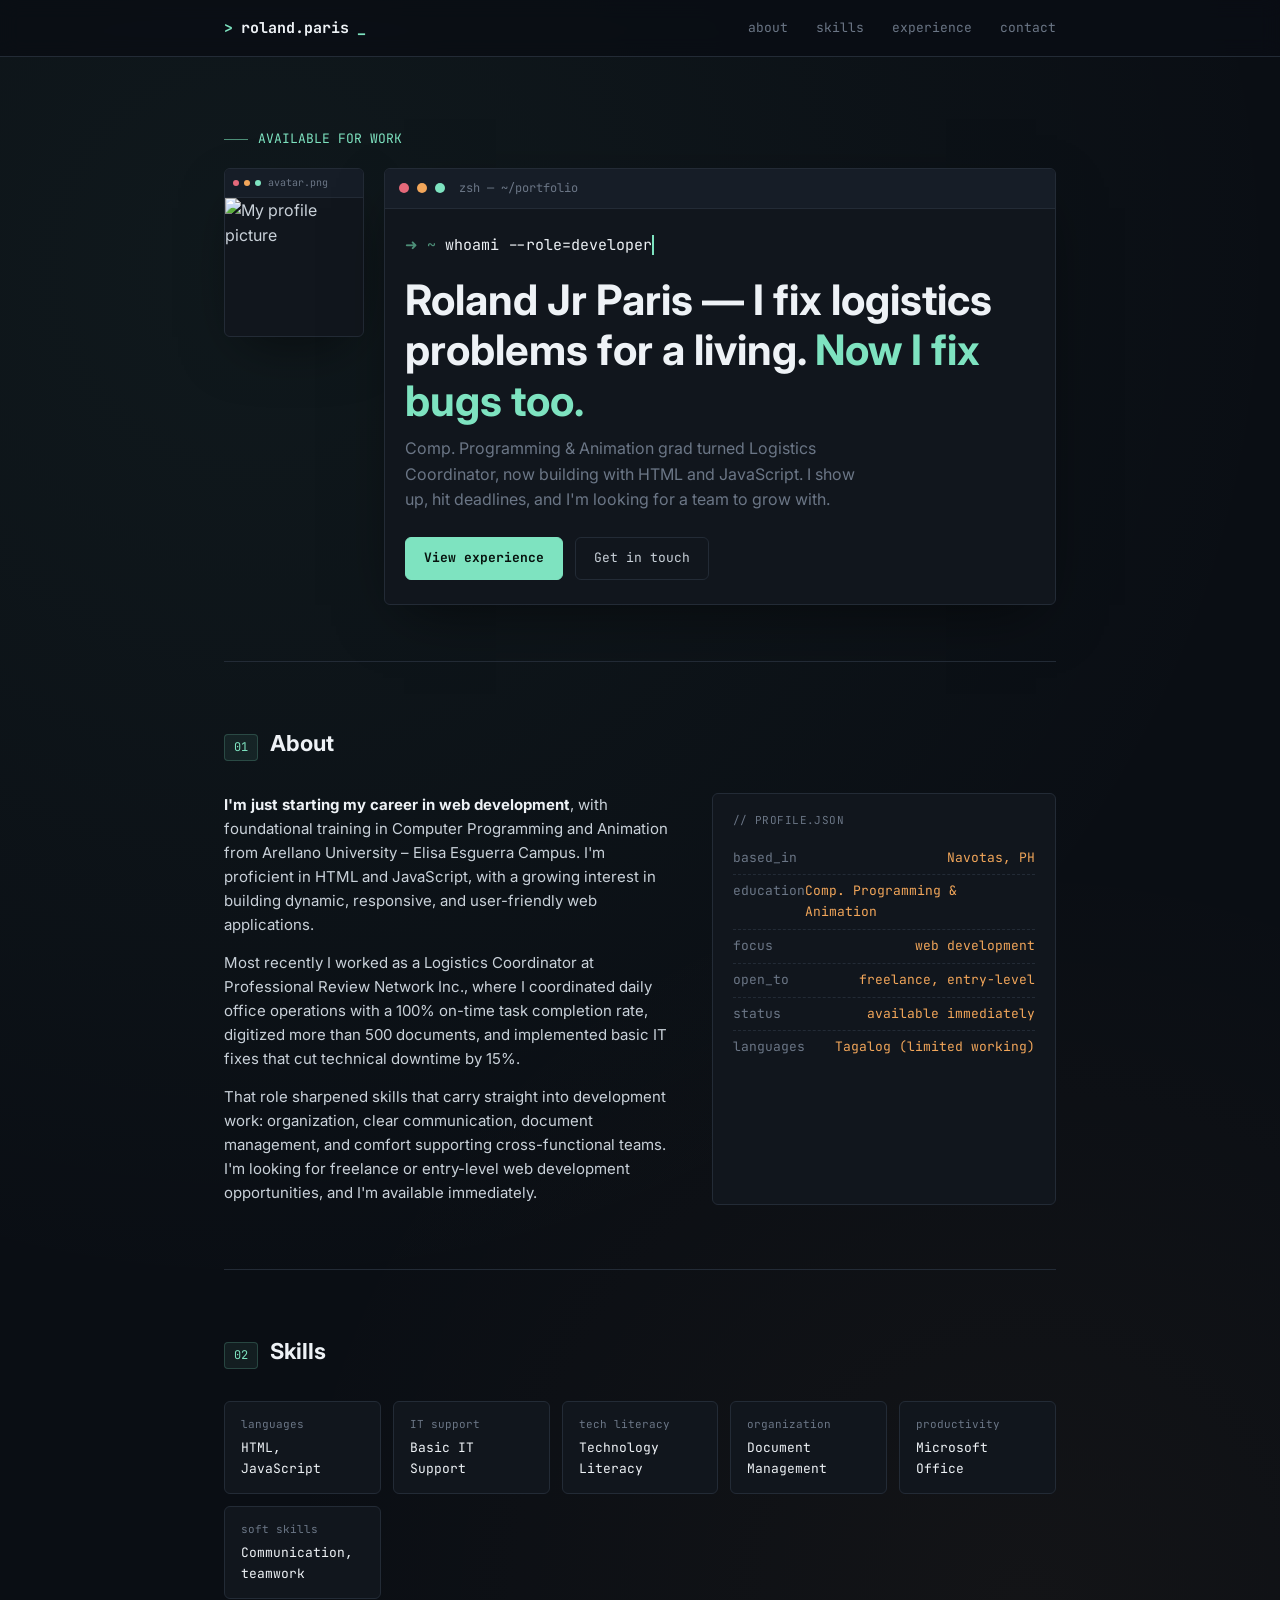
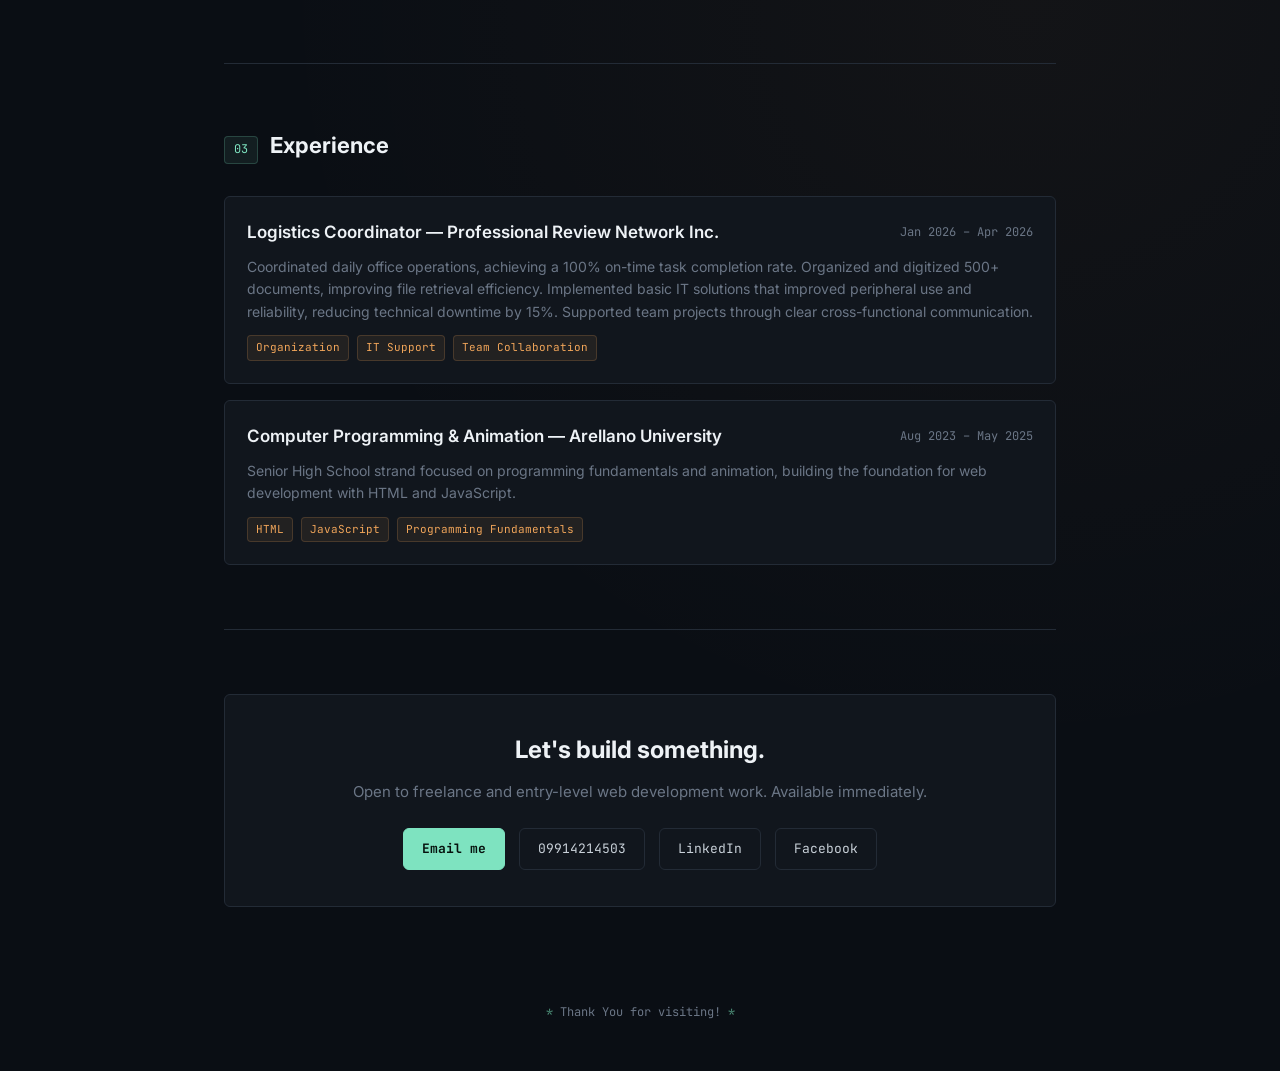
==== index.html @ e23eca5c "Add files via upload" ====
<!DOCTYPE html>
<html lang="en">
<head>
<meta charset="UTF-8">
<meta name="viewport" content="width=device-width, initial-scale=1.0">
<title>Roland Jr Paris — Web Developer</title>
<link rel="preconnect" href="https://fonts.googleapis.com">
<link rel="preconnect" href="https://fonts.gstatic.com" crossorigin>
<link href="https://fonts.googleapis.com/css2?family=JetBrains+Mono:wght@400;500;700;800&family=Inter:wght@400;500;600;700&display=swap" rel="stylesheet">
<link rel="stylesheet" href="styles.css">
</head>
<body>

<header>
  <nav>
    <a href="#" class="logo"><span class="dot">&gt;</span> roland.paris<span class="dot">_</span></a>
    <div class="nav-links">
      <a href="#about">about</a>
      <a href="#skills">skills</a>
      <a href="#experience">experience</a>
      <a href="#contact">contact</a>
    </div>
  </nav>
</header>

<main>
  <div class="container">
    <section class="hero" style="border-top:none;">
      <div class="eyebrow"><span class="line"></span> AVAILABLE FOR WORK</div>

      <div class="hero-grid">
        <div class="photo-frame">
          <div class="terminal-bar">
            <span class="terminal-dot red"></span>
            <span class="terminal-dot yellow"></span>
            <span class="terminal-dot green"></span>
            <span class="terminal-title">avatar.png</span>
          </div>
          <img src="img/profile.png" alt="My profile picture" class="profile-pic">
        </div>

        <div class="terminal">
          <div class="terminal-bar">
            <span class="terminal-dot red"></span>
            <span class="terminal-dot yellow"></span>
            <span class="terminal-dot green"></span>
            <span class="terminal-title">zsh — ~/portfolio</span>
          </div>
          <div class="terminal-body">
            <div><span class="prompt">➜ ~ </span><span class="cmd type-line">whoami --role=developer</span></div>
            <div class="output">
              <h1>Roland Jr Paris — I fix logistics problems for a living. <span class="accent">Now I fix bugs too.</span></h1>
              <p>Comp. Programming &amp; Animation grad turned Logistics Coordinator, now building with HTML and JavaScript. I show up, hit deadlines, and I'm looking for a team to grow with.</p>
              <div class="hero-actions">
                <a href="#experience" class="btn btn-primary">View experience</a>
                <a href="#contact" class="btn btn-ghost">Get in touch</a>
              </div>
            </div>
          </div>
        </div>
      </div>
    </section>

    <section id="about">
      <div class="section-head"><span class="tag">01</span><h2>About</h2></div>
      <div class="about-grid">
        <div class="about-text">
          <p><strong>I'm just starting my career in web development</strong>, with foundational training in Computer Programming and Animation from Arellano University – Elisa Esguerra Campus. I'm proficient in HTML and JavaScript, with a growing interest in building dynamic, responsive, and user-friendly web applications.</p>
          <p>Most recently I worked as a Logistics Coordinator at Professional Review Network Inc., where I coordinated daily office operations with a 100% on-time task completion rate, digitized more than 500 documents, and implemented basic IT fixes that cut technical downtime by 15%.</p>
          <p>That role sharpened skills that carry straight into development work: organization, clear communication, document management, and comfort supporting cross-functional teams. I'm looking for freelance or entry-level web development opportunities, and I'm available immediately.</p>
        </div>
        <div class="stack-box">
          <div class="file-label">// profile.json</div>
          <div class="stack-row"><span class="k">based_in</span><span class="v">Navotas, PH</span></div>
          <div class="stack-row"><span class="k">education</span><span class="v">Comp. Programming &amp; Animation</span></div>
          <div class="stack-row"><span class="k">focus</span><span class="v">web development</span></div>
          <div class="stack-row"><span class="k">open_to</span><span class="v">freelance, entry-level</span></div>
          <div class="stack-row"><span class="k">status</span><span class="v">available immediately</span></div>
          <div class="stack-row"><span class="k">languages</span><span class="v">Tagalog (limited working)</span></div>
        </div>
      </div>
    </section>

    <section id="skills">
      <div class="section-head"><span class="tag">02</span><h2>Skills</h2></div>
      <div class="skills-grid">
        <div class="skill-chip"><span class="cat">languages</span><span class="val">HTML, JavaScript</span></div>
        <div class="skill-chip"><span class="cat">IT support</span><span class="val">Basic IT Support</span></div>
        <div class="skill-chip"><span class="cat">tech literacy</span><span class="val">Technology Literacy</span></div>
        <div class="skill-chip"><span class="cat">organization</span><span class="val">Document Management</span></div>
        <div class="skill-chip"><span class="cat">productivity</span><span class="val">Microsoft Office</span></div>
        <div class="skill-chip"><span class="cat">soft skills</span><span class="val">Communication, teamwork</span></div>
      </div>
    </section>

    <section id="experience">
      <div class="section-head"><span class="tag">03</span><h2>Experience</h2></div>
      <div class="projects-list">
        <div class="project-card">
          <div class="project-top">
            <h3>Logistics Coordinator — Professional Review Network Inc.</h3>
            <div class="project-links"><span style="color:var(--text-dim);">Jan 2026 – Apr 2026</span></div>
          </div>
          <p>Coordinated daily office operations, achieving a 100% on-time task completion rate. Organized and digitized 500+ documents, improving file retrieval efficiency. Implemented basic IT solutions that improved peripheral use and reliability, reducing technical downtime by 15%. Supported team projects through clear cross-functional communication.</p>
          <div class="project-tags"><span>Organization</span><span>IT Support</span><span>Team Collaboration</span></div>
        </div>
        <div class="project-card">
          <div class="project-top">
            <h3>Computer Programming &amp; Animation — Arellano University</h3>
            <div class="project-links"><span style="color:var(--text-dim);">Aug 2023 – May 2025</span></div>
          </div>
          <p>Senior High School strand focused on programming fundamentals and animation, building the foundation for web development with HTML and JavaScript.</p>
          <div class="project-tags"><span>HTML</span><span>JavaScript</span><span>Programming Fundamentals</span></div>
        </div>
      </div>
    </section>

    <section id="contact">
      <div class="contact-box">
        <h2>Let's build something.</h2>
        <p>Open to freelance and entry-level web development work. Available immediately.</p>
        <div class="contact-links">
          <a href="https://mail.google.com/mail/?view=cm&fs=1&to=rolandparis321@gmail.com&su=Job%20Application" class="btn btn-primary">Email me</a>
          <a href="tel:09914214503" class="btn btn-ghost">09914214503</a>
          <a href="https://www.linkedin.com/in/roland-paris-a839a1430?utm_source=share_via&utm_content=profile&utm_medium=member_android" class="btn btn-ghost">LinkedIn</a>
          <a href="https://www.facebook.com/rr.paris.17" class="btn btn-ghost">Facebook</a>
        </div>
      </div>
    </section>
  </div>
</main>

<footer>
  <span class="accent">*</span> Thank You for visiting! <span class="accent">*</span>
  </footer>

</body>
</html>
---- styles.css ----
:root {
    --bg: #0a0e14;
    --surface: #11161d;
    --surface-2: #161d27;
    --border: #232b36;
    --text: #c9d1d9;
    --text-dim: #6b7686;
    --text-bright: #eef2f6;
    --accent: #7ee3c0;
    --accent-dim: #4d8f78;
    --accent-2: #f2a65a;
    --danger: #e5697a;
    --font-mono: 'JetBrains Mono', monospace;
    --font-sans: 'Inter', sans-serif;
    --radius: 6px;
  }

  * { margin: 0; padding: 0; box-sizing: border-box; }

  html { scroll-behavior: smooth; }

  @media (prefers-reduced-motion: reduce) {
    html { scroll-behavior: auto; }
    *, *::before, *::after {
      animation-duration: 0.001ms !important;
      animation-iteration-count: 1 !important;
      transition-duration: 0.001ms !important;
    }
  }

  body {
    background: var(--bg);
    color: var(--text);
    font-family: var(--font-sans);
    line-height: 1.6;
    background-image:
      radial-gradient(circle at 20% 10%, rgba(126,227,192,0.05), transparent 40%),
      radial-gradient(circle at 80% 60%, rgba(242,166,90,0.04), transparent 40%);
  }

  a { color: inherit; text-decoration: none; }

  :focus-visible {
    outline: 2px solid var(--accent);
    outline-offset: 3px;
  }

  ::selection { background: var(--accent); color: var(--bg); }

  .container {
    max-width: 880px;
    margin: 0 auto;
    padding: 0 24px;
  }

  /* ---------- Nav ---------- */
  header {
    position: sticky;
    top: 0;
    z-index: 50;
    background: rgba(10,14,20,0.85);
    backdrop-filter: blur(10px);
    border-bottom: 1px solid var(--border);
  }

  nav {
    max-width: 880px;
    margin: 0 auto;
    padding: 16px 24px;
    display: flex;
    align-items: center;
    justify-content: space-between;
  }

  .logo {
    font-family: var(--font-mono);
    font-weight: 700;
    font-size: 15px;
    color: var(--text-bright);
    display: flex;
    align-items: center;
    gap: 8px;
  }

  .logo .dot { color: var(--accent); }

  .nav-links {
    display: flex;
    gap: 28px;
    font-family: var(--font-mono);
    font-size: 13px;
  }

  .nav-links a {
    color: var(--text-dim);
    transition: color 0.15s ease;
    position: relative;
  }

  .nav-links a:hover { color: var(--accent); }

  .nav-links a::before {
    content: '';
  }

  @media (max-width: 640px) {
    .nav-links { gap: 16px; font-size: 12px; }
  }

  /* ---------- Hero / terminal ---------- */
  .hero {
    padding: 72px 0 56px;
  }

  .eyebrow {
    font-family: var(--font-mono);
    font-size: 13px;
    color: var(--accent);
    margin-bottom: 18px;
    display: flex;
    align-items: center;
    gap: 10px;
  }

  .eyebrow .line { width: 24px; height: 1px; background: var(--accent-dim); }

  .hero-grid {
    display: grid;
    grid-template-columns: 140px 1fr;
    gap: 20px;
    align-items: start;
  }

  @media (max-width: 640px) {
    .hero-grid { grid-template-columns: 1fr; }
    .photo-frame { width: 120px; margin: 0 auto; }
  }

  .photo-frame {
    background: var(--surface);
    border: 1px solid var(--border);
    border-radius: var(--radius);
    overflow: hidden;
    box-shadow: 0 20px 60px -20px rgba(0,0,0,0.6);
  }

  .photo-frame .terminal-bar {
    padding: 6px 8px;
    gap: 5px;
  }

  .photo-frame .terminal-dot {
    width: 6px;
    height: 6px;
  }

  .photo-frame .terminal-title {
    font-size: 10px;
    margin-left: 2px;
  }

  .photo-frame img {
    display: block;
    width: 100%;
    aspect-ratio: 1 / 1;
    object-fit: cover;
    filter: saturate(0.96);
  }

  .terminal {
    background: var(--surface);
    border: 1px solid var(--border);
    border-radius: var(--radius);
    overflow: hidden;
    box-shadow: 0 20px 60px -20px rgba(0,0,0,0.6);
  }

  .terminal-bar {
    display: flex;
    align-items: center;
    gap: 8px;
    padding: 10px 14px;
    background: var(--surface-2);
    border-bottom: 1px solid var(--border);
  }

  .terminal-dot {
    width: 10px; height: 10px; border-radius: 50%;
  }
  .terminal-dot.red { background: #e5697a; }
  .terminal-dot.yellow { background: #f2a65a; }
  .terminal-dot.green { background: #7ee3c0; }

  .terminal-title {
    font-family: var(--font-mono);
    font-size: 12px;
    color: var(--text-dim);
    margin-left: 6px;
  }

  .terminal-body {
    padding: 24px 20px;
    font-family: var(--font-mono);
    font-size: 15px;
  }

  .terminal-body .prompt { color: var(--accent-dim); }
  .terminal-body .cmd { color: var(--text-bright); }

  .type-line {
    overflow: hidden;
    white-space: nowrap;
    border-right: 2px solid var(--accent);
    width: 0;
    animation: typing 1.8s steps(28, end) forwards, blink 0.85s step-end infinite;
  }

  @keyframes typing { to { width: 27ch; } }
  @keyframes blink { 50% { border-color: transparent; } }

  .output {
    margin-top: 18px;
    opacity: 0;
    animation: fadeUp 0.5s ease forwards;
    animation-delay: 2s;
  }

  @keyframes fadeUp {
    from { opacity: 0; transform: translateY(6px); }
    to { opacity: 1; transform: translateY(0); }
  }

  .output h1 {
    font-family: var(--font-sans);
    font-size: clamp(28px, 5vw, 42px);
    font-weight: 700;
    color: var(--text-bright);
    line-height: 1.2;
    margin-bottom: 10px;
  }

  .output h1 .accent { color: var(--accent); }

  .output p {
    color: var(--text-dim);
    font-size: 16px;
    max-width: 46ch;
    font-family: var(--font-sans);
  }

  .hero-actions {
    display: flex;
    gap: 12px;
    margin-top: 24px;
    flex-wrap: wrap;
  }

  .btn {
    font-family: var(--font-mono);
    font-size: 13px;
    padding: 10px 18px;
    border-radius: var(--radius);
    border: 1px solid var(--border);
    transition: border-color 0.15s ease, color 0.15s ease, background 0.15s ease;
    cursor: pointer;
  }

  .btn-primary {
    background: var(--accent);
    color: #06120d;
    border-color: var(--accent);
    font-weight: 700;
  }
  .btn-primary:hover { background: #93ecd0; }

  .btn-ghost {
    color: var(--text);
    background: transparent;
  }
  .btn-ghost:hover { border-color: var(--accent-dim); color: var(--accent); }

  /* ---------- Section scaffolding ---------- */
  section { padding: 64px 0; border-top: 1px solid var(--border); scroll-margin-top: 76px; }

  .section-head {
    display: flex;
    align-items: baseline;
    gap: 12px;
    margin-bottom: 32px;
  }

  .section-head .tag {
    font-family: var(--font-mono);
    font-size: 12px;
    color: var(--accent);
    background: rgba(126,227,192,0.08);
    border: 1px solid rgba(126,227,192,0.2);
    padding: 3px 9px;
    border-radius: 4px;
  }

  .section-head h2 {
    font-size: 22px;
    color: var(--text-bright);
    font-weight: 700;
  }

  /* ---------- About ---------- */
  .about-grid {
    display: grid;
    grid-template-columns: 1.3fr 1fr;
    gap: 40px;
  }

  @media (max-width: 700px) {
    .about-grid { grid-template-columns: 1fr; }
  }

  .about-text p { color: var(--text); margin-bottom: 14px; font-size: 15px; }
  .about-text p:last-child { margin-bottom: 0; }
  .about-text strong { color: var(--text-bright); }

  .stack-box {
    background: var(--surface);
    border: 1px solid var(--border);
    border-radius: var(--radius);
    padding: 18px 20px;
    font-family: var(--font-mono);
    font-size: 13px;
  }

  .stack-box .file-label {
    color: var(--text-dim);
    font-size: 11px;
    letter-spacing: 0.04em;
    margin-bottom: 12px;
    text-transform: uppercase;
  }

  .stack-row {
    display: flex;
    justify-content: space-between;
    padding: 6px 0;
    border-bottom: 1px dashed var(--border);
  }
  .stack-row:last-child { border-bottom: none; }
  .stack-row .k { color: var(--text-dim); }
  .stack-row .v { color: var(--accent-2); }

  /* ---------- Skills ---------- */
  .skills-grid {
    display: grid;
    grid-template-columns: repeat(auto-fit, minmax(150px, 1fr));
    gap: 12px;
  }

  .skill-chip {
    background: var(--surface);
    border: 1px solid var(--border);
    border-radius: var(--radius);
    padding: 14px 16px;
    font-family: var(--font-mono);
    font-size: 13px;
    transition: transform 0.15s ease, border-color 0.15s ease;
  }

  .skill-chip:hover {
    border-color: var(--accent-dim);
    transform: translateY(-2px);
  }

  .skill-chip .cat {
    color: var(--text-dim);
    font-size: 11px;
    display: block;
    margin-bottom: 4px;
  }

  .skill-chip .val { color: var(--text-bright); }

  /* ---------- Projects ---------- */
  .projects-list { display: flex; flex-direction: column; gap: 16px; }

  .project-card {
    background: var(--surface);
    border: 1px solid var(--border);
    border-radius: var(--radius);
    padding: 22px;
    transition: border-color 0.15s ease;
  }

  .project-card:hover { border-color: var(--accent-dim); }

  .project-top {
    display: flex;
    align-items: center;
    justify-content: space-between;
    gap: 12px;
    margin-bottom: 10px;
    flex-wrap: wrap;
  }

  .project-top h3 {
    font-size: 17px;
    color: var(--text-bright);
    font-weight: 600;
  }

  .project-links {
    display: flex;
    gap: 14px;
    font-family: var(--font-mono);
    font-size: 12px;
  }

  .project-links a { color: var(--accent); }
  .project-links a:hover { text-decoration: underline; }

  .project-card p { color: var(--text-dim); font-size: 14px; margin-bottom: 12px; }

  .project-tags {
    display: flex;
    gap: 8px;
    flex-wrap: wrap;
    font-family: var(--font-mono);
    font-size: 11px;
  }

  .project-tags span {
    color: var(--accent-2);
    background: rgba(242,166,90,0.08);
    border: 1px solid rgba(242,166,90,0.18);
    padding: 3px 8px;
    border-radius: 4px;
  }

  /* ---------- Contact ---------- */
  .contact-box {
    background: var(--surface);
    border: 1px solid var(--border);
    border-radius: var(--radius);
    padding: 36px;
    text-align: center;
  }

  .contact-box h2 {
    font-size: 24px;
    color: var(--text-bright);
    margin-bottom: 10px;
  }

  .contact-box p {
    color: var(--text-dim);
    margin-bottom: 24px;
    font-size: 15px;
  }

  .contact-links {
    display: flex;
    gap: 14px;
    justify-content: center;
    flex-wrap: wrap;
  }

  footer {
    text-align: center;
    padding: 32px 24px 48px;
    font-family: var(--font-mono);
    font-size: 12px;
    color: var(--text-dim);
  }

  footer .accent { color: var(--accent-dim); }
/* ==========================================================
   Tablet view (max-width: 900px)
   ========================================================== */
@media (max-width: 900px) {
  .container { padding: 0 20px; }

  .hero { padding: 56px 0 40px; }

  section { padding: 48px 0; }

  .section-head h2 { font-size: 20px; }

  .about-grid { gap: 28px; }

  .skills-grid {
    grid-template-columns: repeat(auto-fit, minmax(130px, 1fr));
  }
}

/* ==========================================================
   Mobile view (max-width: 480px)
   ========================================================== */

@media (max-width: 480px) {
  nav { padding: 12px 16px; }

  .logo { font-size: 13px; }

  .nav-links { gap: 12px; font-size: 11px; }

  .container { padding: 0 16px; }

  .hero { padding: 40px 0 28px; }

  .eyebrow { font-size: 12px; margin-bottom: 14px; }

  .terminal-body { padding: 18px 14px; font-size: 13px; }

  .output h1 { font-size: 22px; }

  .output p { font-size: 14px; max-width: none; }

  .hero-actions { flex-direction: column; }
  .hero-actions .btn { width: 100%; text-align: center; }

  .about-grid,
  .skills-grid {
    grid-template-columns: 1fr;
  }

  .project-top {
    flex-direction: column;
    align-items: flex-start;
    gap: 6px;
  }

  .contact-box { padding: 28px 20px; }

  .contact-links { flex-direction: column; }
  .contact-links .btn { width: 100%; text-align: center; }

  footer { padding: 24px 16px 32px; font-size: 11px; }
}
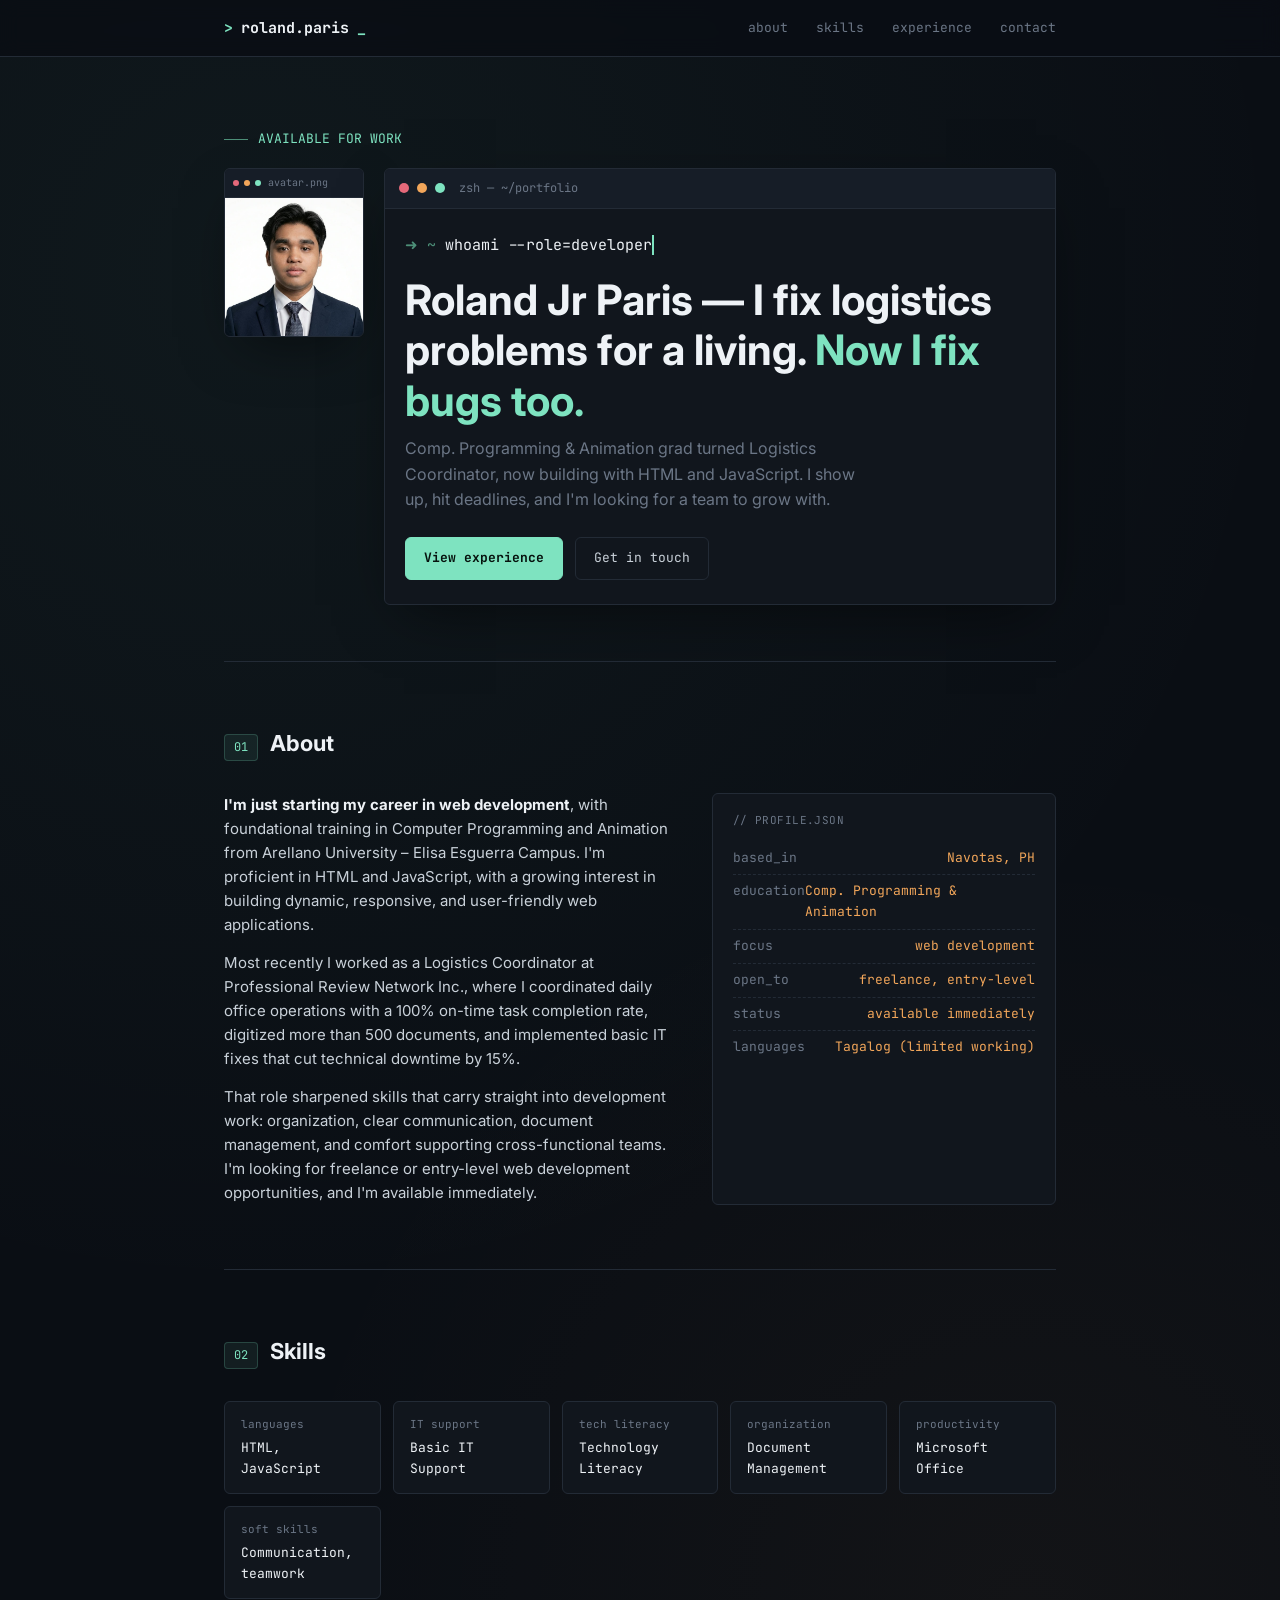
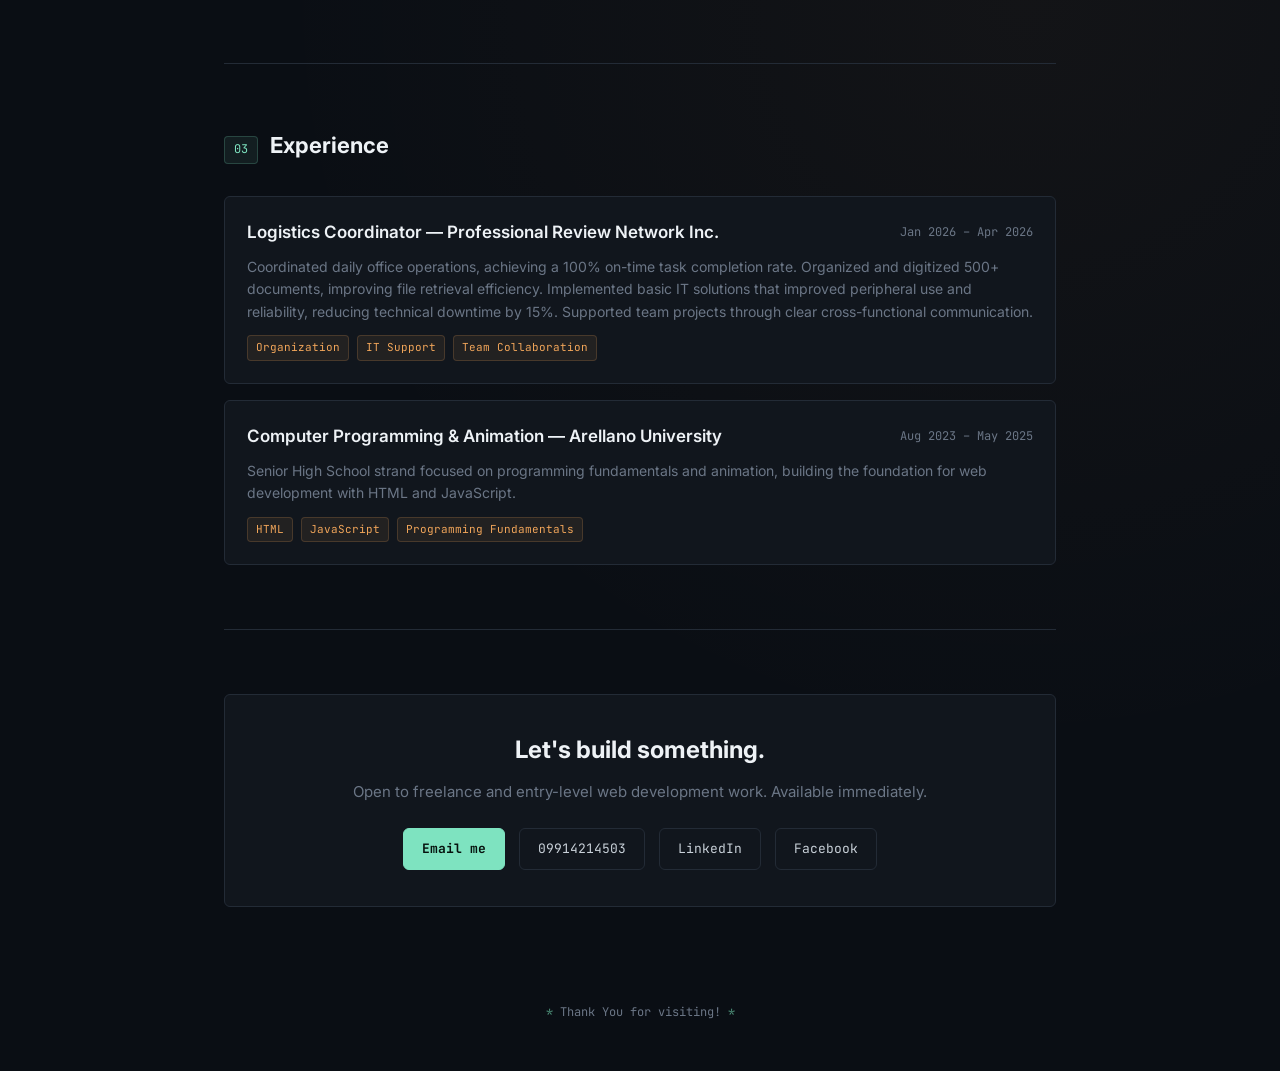
==== commit 3f2c2483: "Update index.html" ====
--- a/index.html
+++ b/index.html
@@ -36,7 +36,7 @@
             <span class="terminal-dot green"></span>
             <span class="terminal-title">avatar.png</span>
           </div>
-          <img src="img/profile.png" alt="My profile picture" class="profile-pic">
+          <img src="./img/profile.png" alt="My profile picture" class="profile-pic">
         </div>
 
         <div class="terminal">
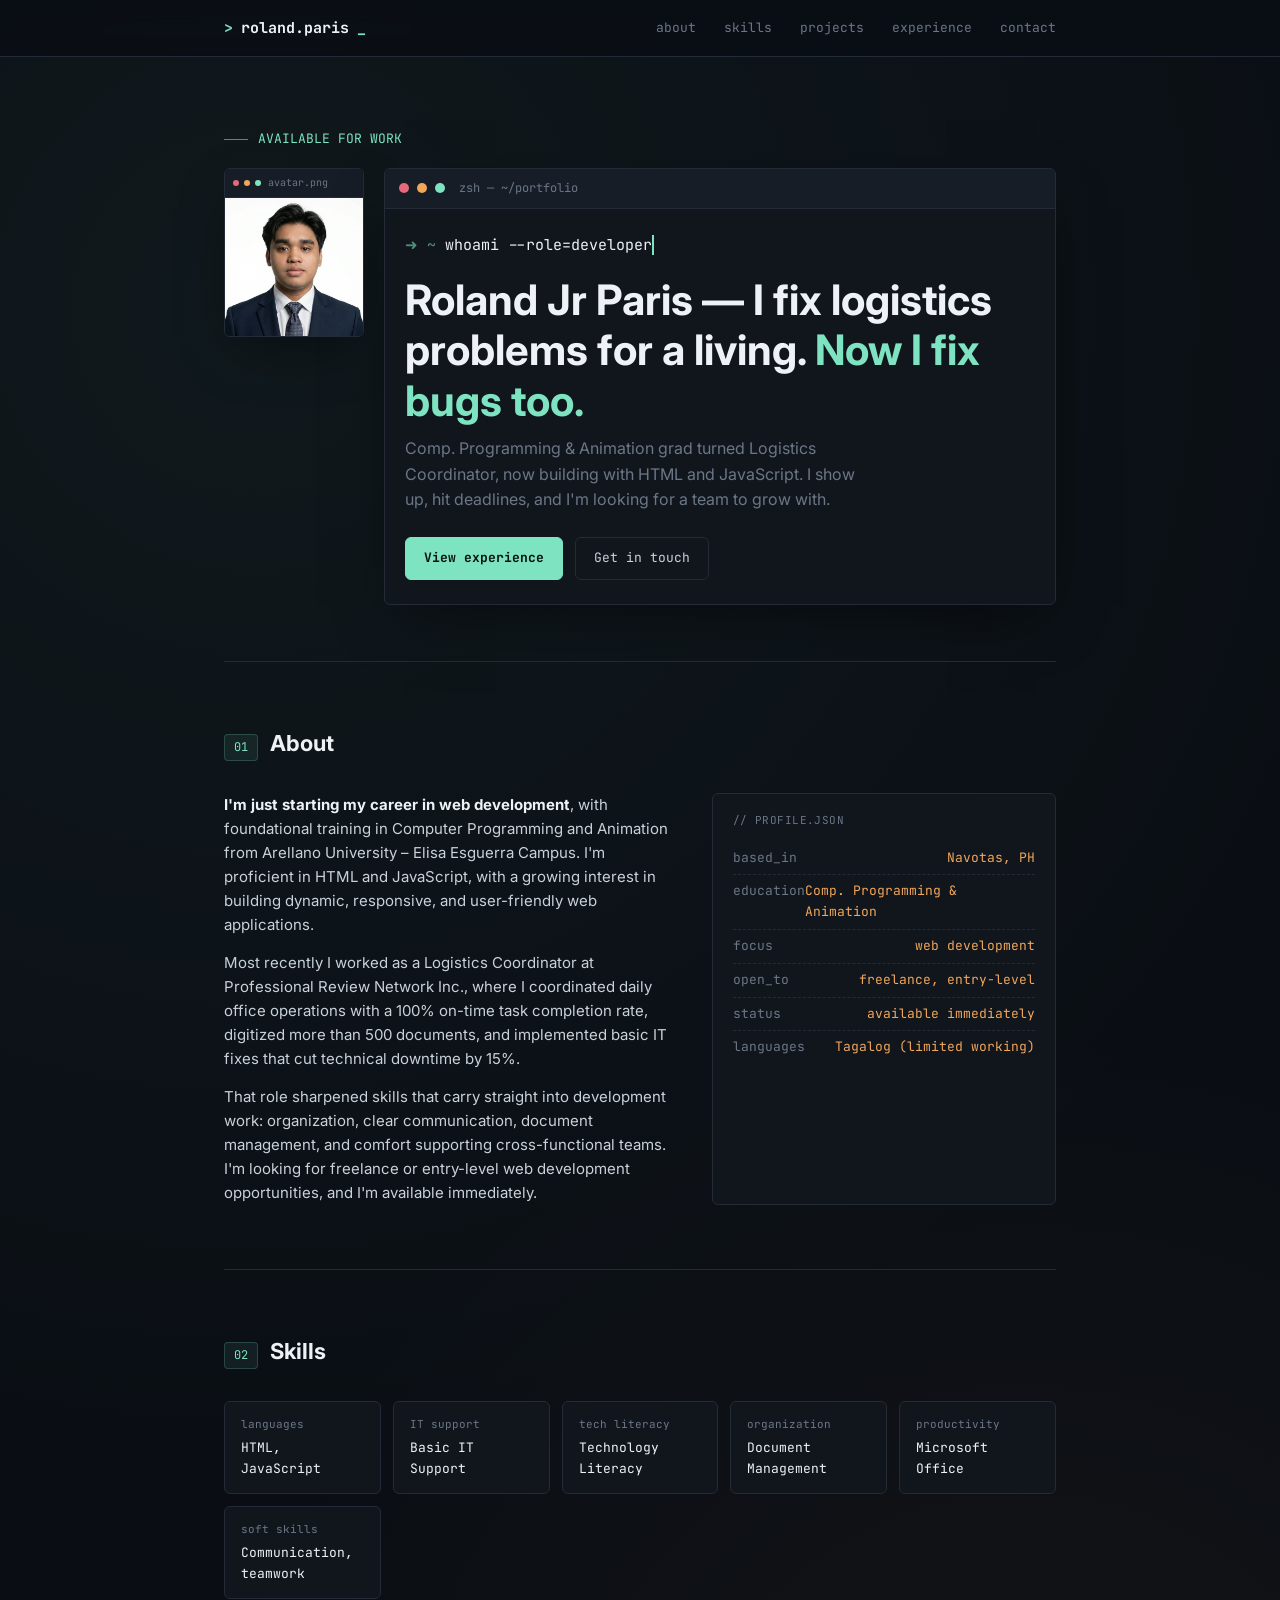
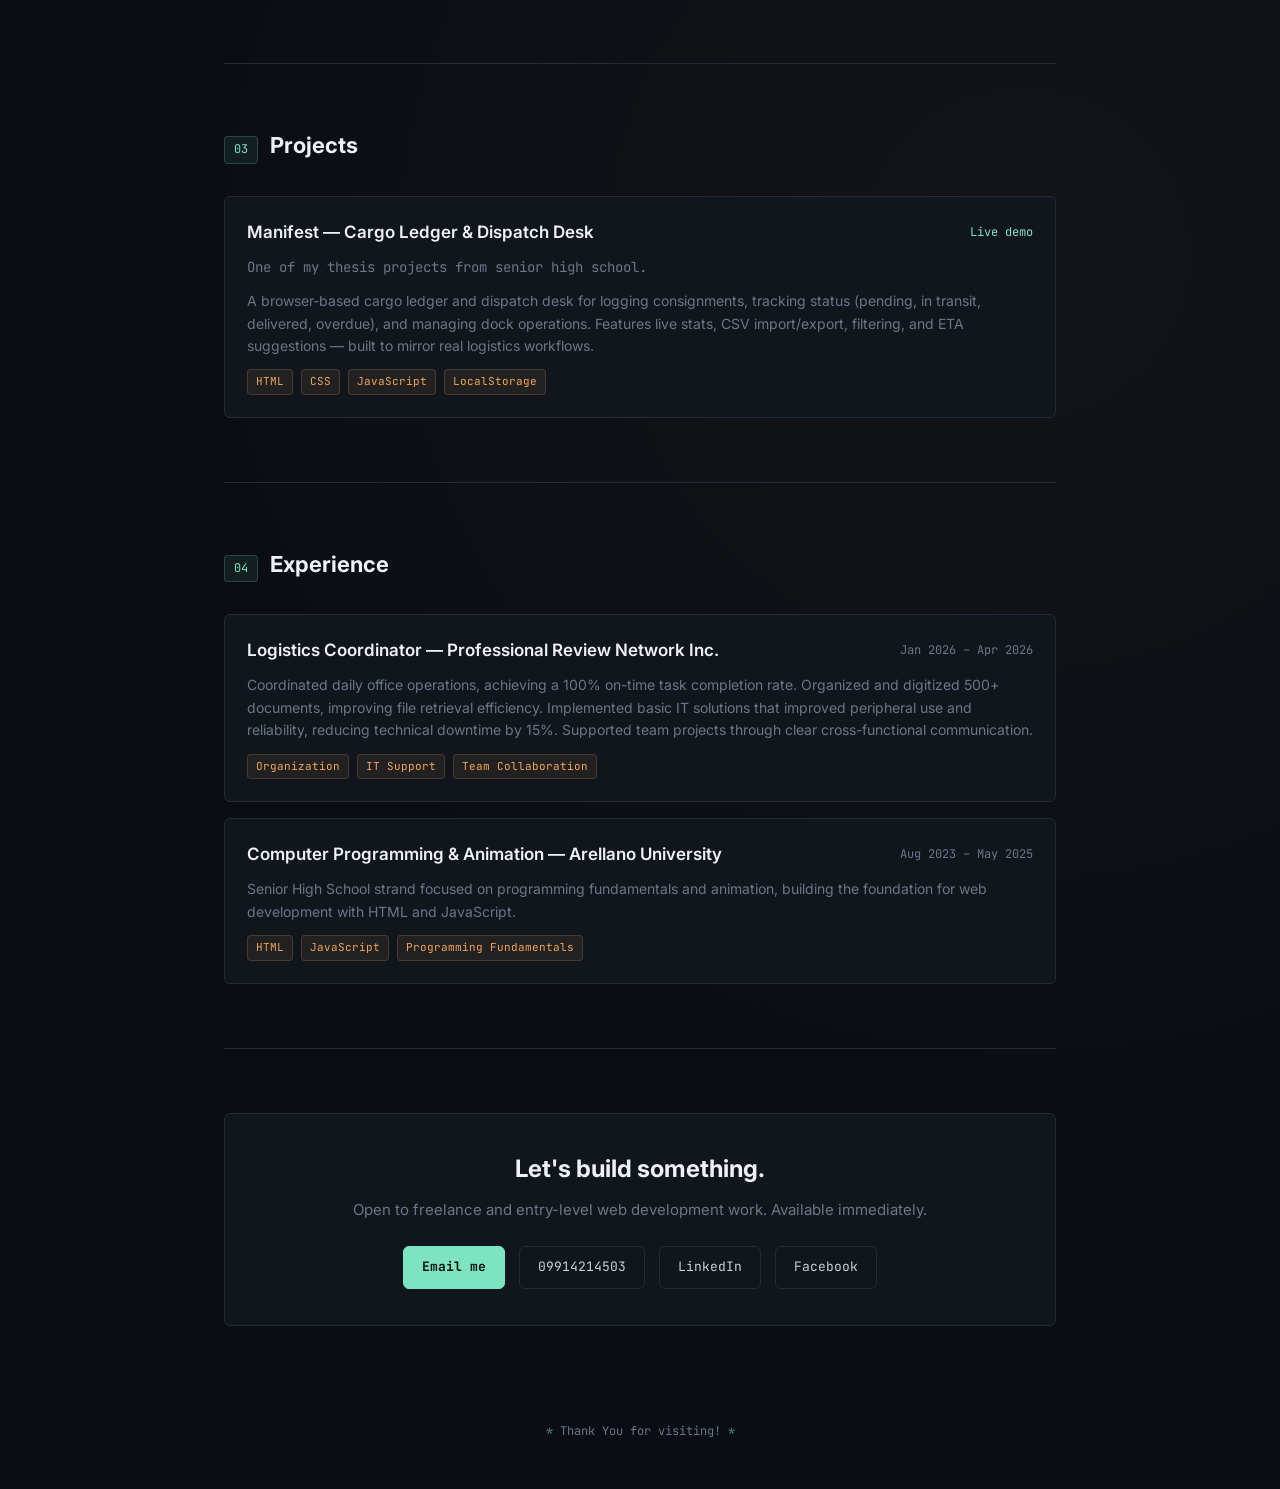
==== commit 8df70589: "Add files via upload" ====
--- a/index.html
+++ b/index.html
@@ -17,6 +17,7 @@
     <div class="nav-links">
       <a href="#about">about</a>
       <a href="#skills">skills</a>
+      <a href="#projects">projects</a>
       <a href="#experience">experience</a>
       <a href="#contact">contact</a>
     </div>
@@ -36,7 +37,7 @@
             <span class="terminal-dot green"></span>
             <span class="terminal-title">avatar.png</span>
           </div>
-          <img src="./img/profile.png" alt="My profile picture" class="profile-pic">
+          <img src="img/profile.png" alt="My profile picture" class="profile-pic">
         </div>
 
         <div class="terminal">
@@ -93,8 +94,26 @@
       </div>
     </section>
 
+    <section id="projects">
+      <div class="section-head"><span class="tag">03</span><h2>Projects</h2></div>
+      <div class="projects-container">
+        <div class="project-card">
+          <div class="project-top">
+            <h3>Manifest — Cargo Ledger &amp; Dispatch Desk</h3>
+            <div class="project-links">
+              <a href="https://laaaandprs.github.io/Manifest/" target="_blank" rel="noopener">Live demo</a>
+            </div>
+          </div>
+          <p class="project-caption">One of my thesis projects from senior high school.</p>
+          <p>A browser-based cargo ledger and dispatch desk for logging consignments, tracking status (pending, in transit, delivered, overdue), and managing dock operations. Features live stats, CSV import/export, filtering, and ETA suggestions — built to mirror real logistics workflows.</p>
+          <div class="project-tags"><span>HTML</span><span>CSS</span><span>JavaScript</span><span>LocalStorage</span></div>
+        </div>
+        <!-- Add more project-card blocks here -->
+      </div>
+    </section>
+
     <section id="experience">
-      <div class="section-head"><span class="tag">03</span><h2>Experience</h2></div>
+      <div class="section-head"><span class="tag">04</span><h2>Experience</h2></div>
       <div class="projects-list">
         <div class="project-card">
           <div class="project-top">
--- a/styles.css
+++ b/styles.css
@@ -379,7 +379,12 @@
   .skill-chip .val { color: var(--text-bright); }
 
   /* ---------- Projects ---------- */
-  .projects-list { display: flex; flex-direction: column; gap: 16px; }
+  .projects-list,
+  .projects-container {
+    display: grid;
+    grid-template-columns: 1fr;
+    gap: 16px;
+  }
 
   .project-card {
     background: var(--surface);
@@ -415,6 +420,13 @@
 
   .project-links a { color: var(--accent); }
   .project-links a:hover { text-decoration: underline; }
+
+  .project-caption {
+    font-family: var(--font-mono);
+    font-size: 12px;
+    color: var(--accent);
+    margin-bottom: 10px;
+  }
 
   .project-card p { color: var(--text-dim); font-size: 14px; margin-bottom: 12px; }
 
@@ -486,7 +498,7 @@
   .about-grid { gap: 28px; }
 
   .skills-grid {
-    grid-template-columns: repeat(auto-fit, minmax(130px, 1fr));
+    grid-template-columns: repeat(auto-fit, minmax(200px, 1fr));
   }
 }
 
@@ -497,7 +509,7 @@
 @media (max-width: 480px) {
   nav { padding: 12px 16px; }
 
-  .logo { font-size: 13px; }
+  .logo { font-size: 11px; }
 
   .nav-links { gap: 12px; font-size: 11px; }
 
